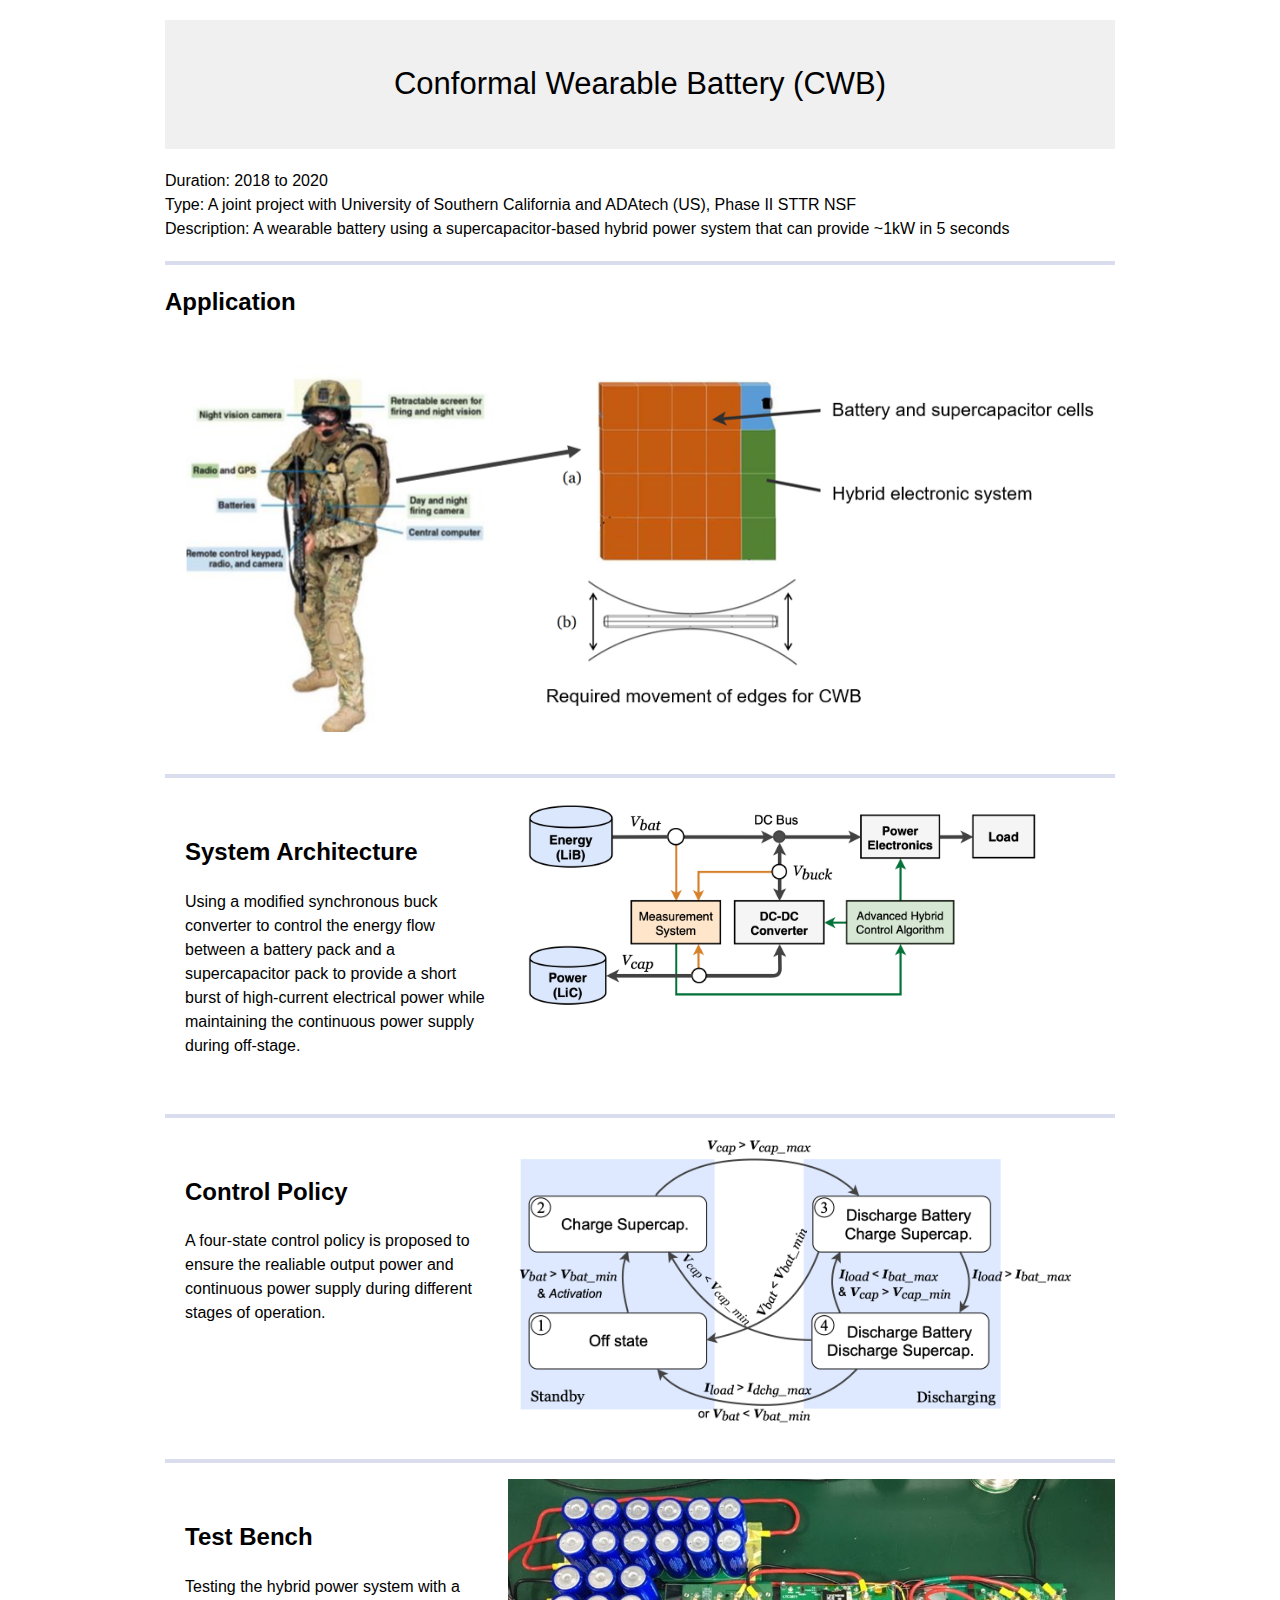
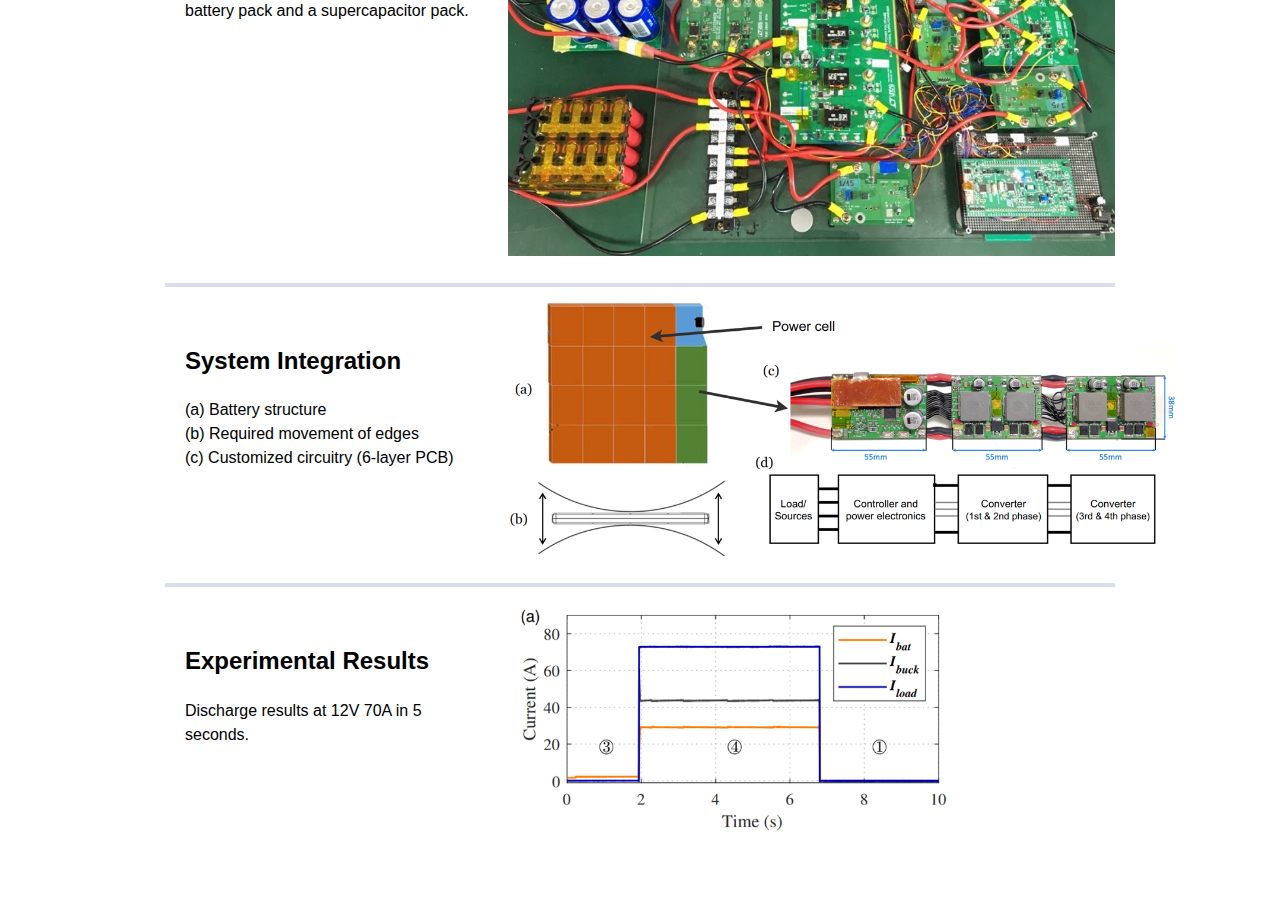
==== pages/cwb-heess.html @ 2eeb582c "update" ====
<!DOCTYPE html>
<html lang="en">
<head>
	<meta charset="UTF-8">
	<meta name="viewport" content="width=device-width, initial-scale=1.0">
	<title>CWB HEESS</title>
	<style>
		body {
			font-family: sans-serif;
			max-width: 950px; /* Define page width */
			margin: 0 auto; /* Center the page */
			padding: 20px; /* Add some padding */
			background-color: #ffffff; /* Set background to white */
			line-height: 1.5; 
			font-size: 16px; 
			font-weight: 300;
		}
        /*h1 {
            font-size: 2em;
        }
        p {
            font-size: 1em; 
        }
        code {
            font-family: 'Consolas', monospace; 
            background-color: #F4F6F9; 
            padding: 2px 4px; 
            border-radius: 4px; 
        }*/
        h1 {
        	font-size: 2em; /* Font size for h1 */
        }
        p {
        	font-size: 1em; /* Font size for paragraph */
        }
        pre {
        	background-color: #F4F6F9; /* Background color for code block */
        	padding: 10px; /* Padding for code block */
        	border-radius: 4px; /* Rounded corners */
        	overflow: auto; /* Enable scrolling if needed */
        }
        code {
        	font-family: 'Consolas', monospace; /* Define font type for code */
        	background-color: #F4F6F9;
        	padding: 2px;
        	font-size: 0.95em;
        }
        hr {
        	border: none; /* Remove default border */
        	height: 4px; /* Set height */
        	background-color: #DADDED; /* Set color */
        	margin: 20px 0; /* Set vertical margins */
        }
        .container {
        	display: flex;
        	width: 100%;
        }
        .text {
        	flex: 1; /* 1/3 of the width */
        	padding: 20px; /* Optional padding */
        }
        .image {
        	flex: 2; /* 2/3 of the width */
        	max-width: 66.67%; /* Ensures it doesn't exceed 2/3 */
        }
        img {
        	width: 100%; /* Make the image responsive */
        	height: auto; /* Maintain aspect ratio */
        }
    </style>
</head>

<body>

	<div style="background-color: #f0f0f0; padding: 20px; margin-bottom: 20px; padding-top: 10px;padding-bottom: 10px;">
		<p style="font-size: 31px; text-align: center;"><strong>Conformal Wearable Battery (CWB)</strong></p>
	</div>


	<strong>Duration:</strong> 2018 to 2020

	<br>

	<strong>Type:</strong> A joint project with University of Southern California and ADAtech (US), Phase II STTR NSF

	<br>

	<strong>Description:</strong> A wearable battery using a supercapacitor-based hybrid power system that can provide ~1kW in 5 seconds

	<!-- ----------------------------------------------------------- -->
	<p><hr style="border: 1px; border-top: none; margin-bottom: 5px;"></p>

	<h2>Application</h2>
	<div align="center">
		<img src="cwb-heess/Picture1.png" style="width:100%; height:auto; max-width:100%; margin-bottom:15px;" />
	</div>

	<!-- ----------------------------------------------------------- -->
	<p><hr style="border: 1px; border-top: none; margin-bottom: 5px;"></p>

	<div class="container">
		<div class="text">
			<h2>System Architecture</h2>
			<p>Using a modified synchronous buck converter to control the energy flow between a battery pack and a supercapacitor pack to provide a short burst of high-current electrical power while maintaining the continuous power supply during off-stage. </p>
		</div>
		<div class="image">
			<img src="cwb-heess/Picture2.png" style="width:90%;"/>
		</div>
	</div>

	<!-- ----------------------------------------------------------- -->
	<p><hr style="border: 1px; border-top: none; margin-bottom: 5px;"></p>

	<div class="container">
		<div class="text">
			<h2>Control Policy</h2>
			<p>A four-state control policy is proposed to ensure the realiable output power and continuous power supply during different stages of operation.</p>
		</div>
		<div class="image">
			<img src="cwb-heess/Picture3.png" style="width:95%;"/>
		</div>
	</div>


	<!-- ----------------------------------------------------------- -->
	<p><hr style="border: 1px; border-top: none; margin-bottom: 5px;"></p>

	<div class="container">
		<div class="text">
			<h2>Test Bench</h2>
			<p>Testing the hybrid power system with a battery  pack and a supercapacitor pack.</p>
		</div>
		<div class="image">
			<img src="cwb-heess/Picture4.jpg">
		</div>
	</div>

	<!-- ----------------------------------------------------------- -->
	<p><hr style="border: 1px; border-top: none; margin-bottom: 5px;"></p>


	<div class="container">
		<div class="text">
			<h2>System Integration</h2>
			<p>(a) Battery structure <br> 
				(b) Required movement of edges <br> 
			(c) Customized circuitry (6-layer PCB)</p>
		</div>
		<div class="image">
			<img src="cwb-heess/Picture5.png" style="width:110%;"/>
		</div>
	</div>


	<!-- ----------------------------------------------------------- -->
	<p><hr style="border: 1px; border-top: none; margin-bottom: 5px;"></p>

	<div class="container">
		<div class="text">
			<h2>Experimental Results</h2>
			<p>Discharge results at 12V 70A in 5 seconds.</p>
		</div>
		<div class="image">
			<img src="cwb-heess/Picture7.png" style="width:73%;"/>
		</div>
	</div>

	<!-- ----------------------------------------------------------- -->
	<!-- <p><hr style="border: 1px; border-top: none; margin-bottom: 5px;"></p>

	<div style="display: flex; flex-wrap: wrap; justify-content: center; gap: 20px;">
		<div style="width: 420px; text-align: center;">
			<img src="cwb-heess/Picture4.png" style="width: 100%; height: auto; margin-bottom: 15px;" />
		</div>
		<div style="width: 420px; text-align: center;">
			<img src="cwb-heess/Picture4.png" style="width: 100%; height: auto; margin-bottom: 15px;" />
		</div>
	</div> -->

	<br>

	<br>


</body>
</html>
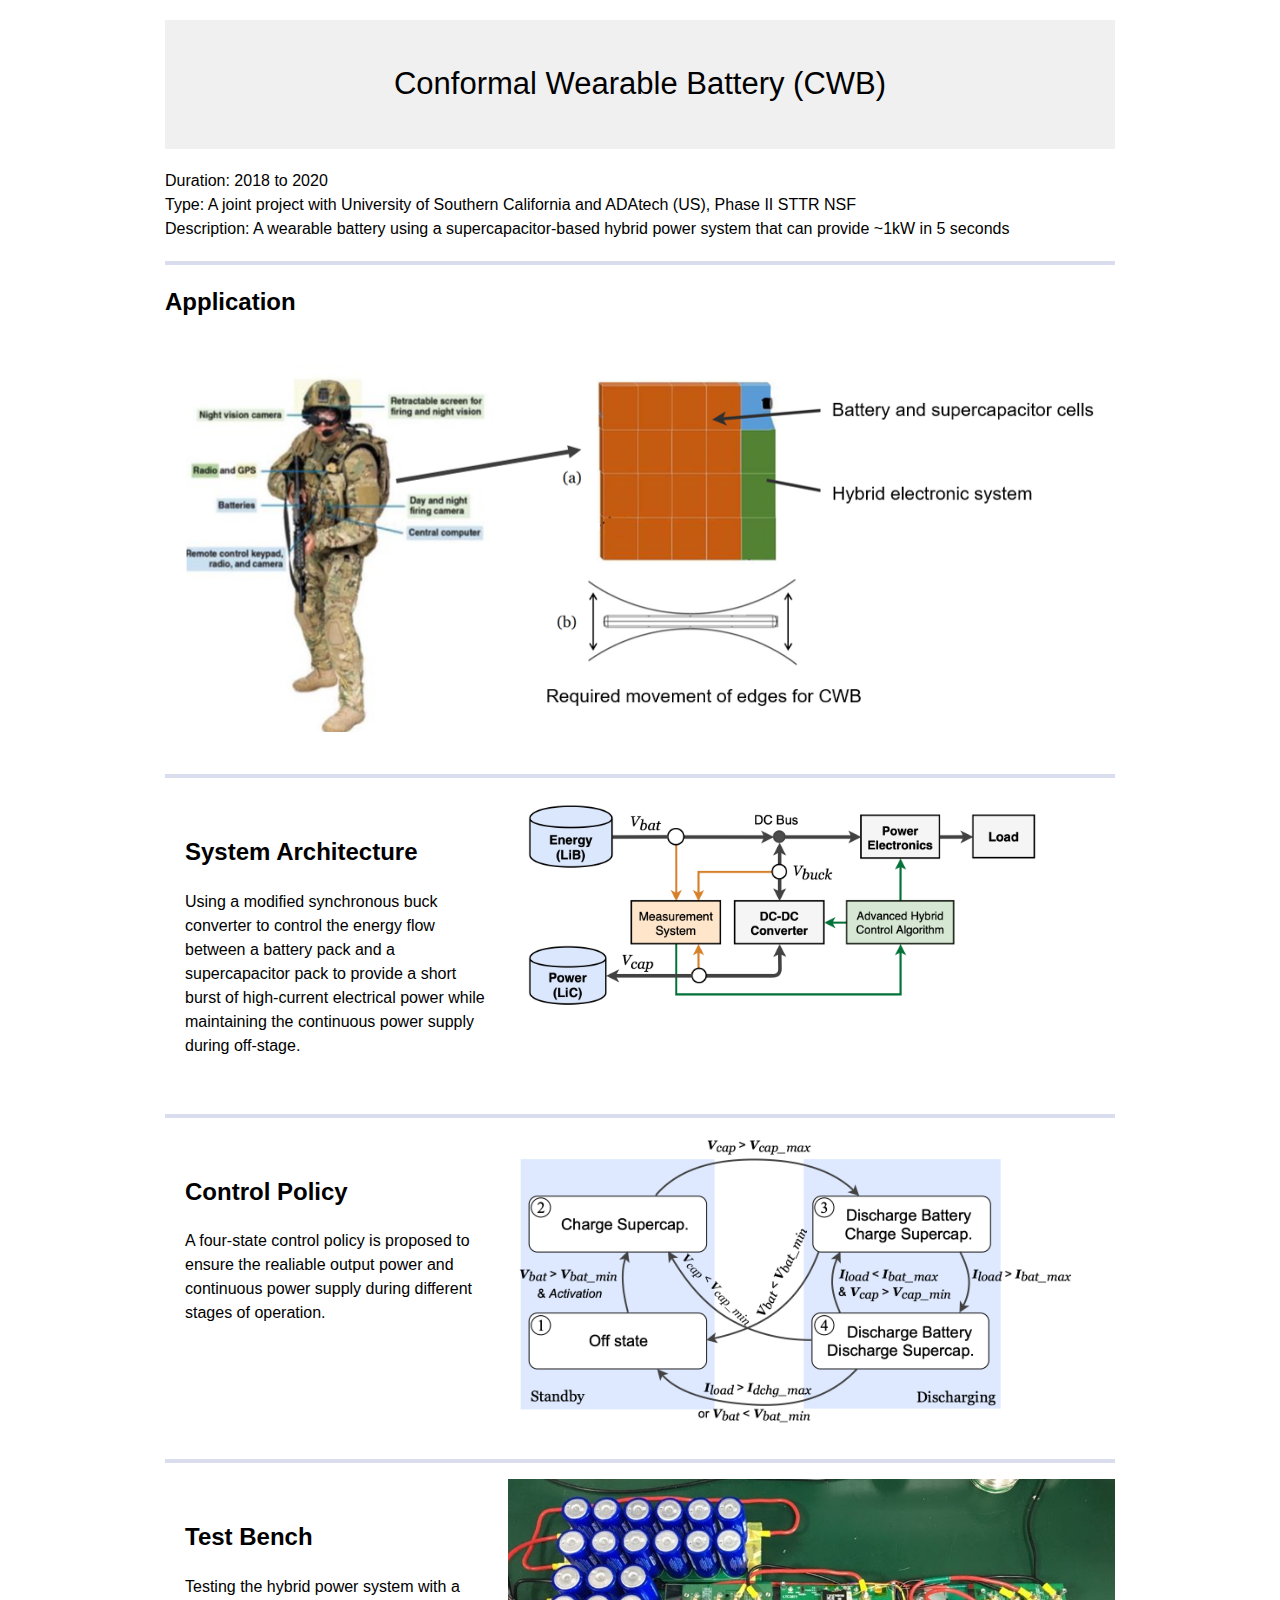
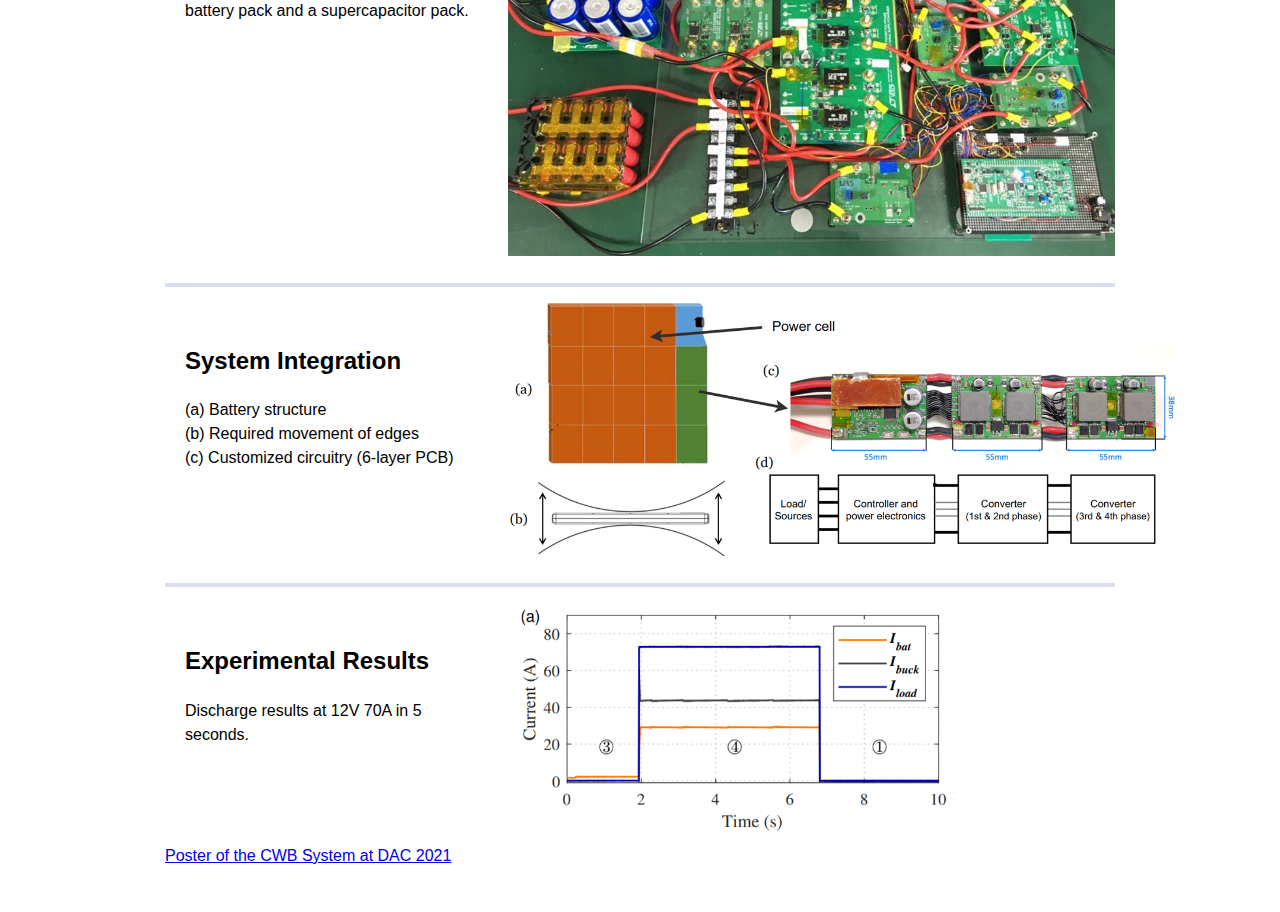
==== commit 00595dc5: "update" ====
--- a/pages/cwb-heess.html
+++ b/pages/cwb-heess.html
@@ -177,6 +177,8 @@
 		</div>
 	</div> -->
 
+	<a href="https://www.dropbox.com/scl/fi/unyqsobl6t9jusa9z1nhy/2021DACYFPoster.pdf?rlkey=rb84p8r9mmax59b5jw0qpudtx&dl=1">Poster of the CWB System at DAC 2021</a>
+
 	<br>
 
 	<br>
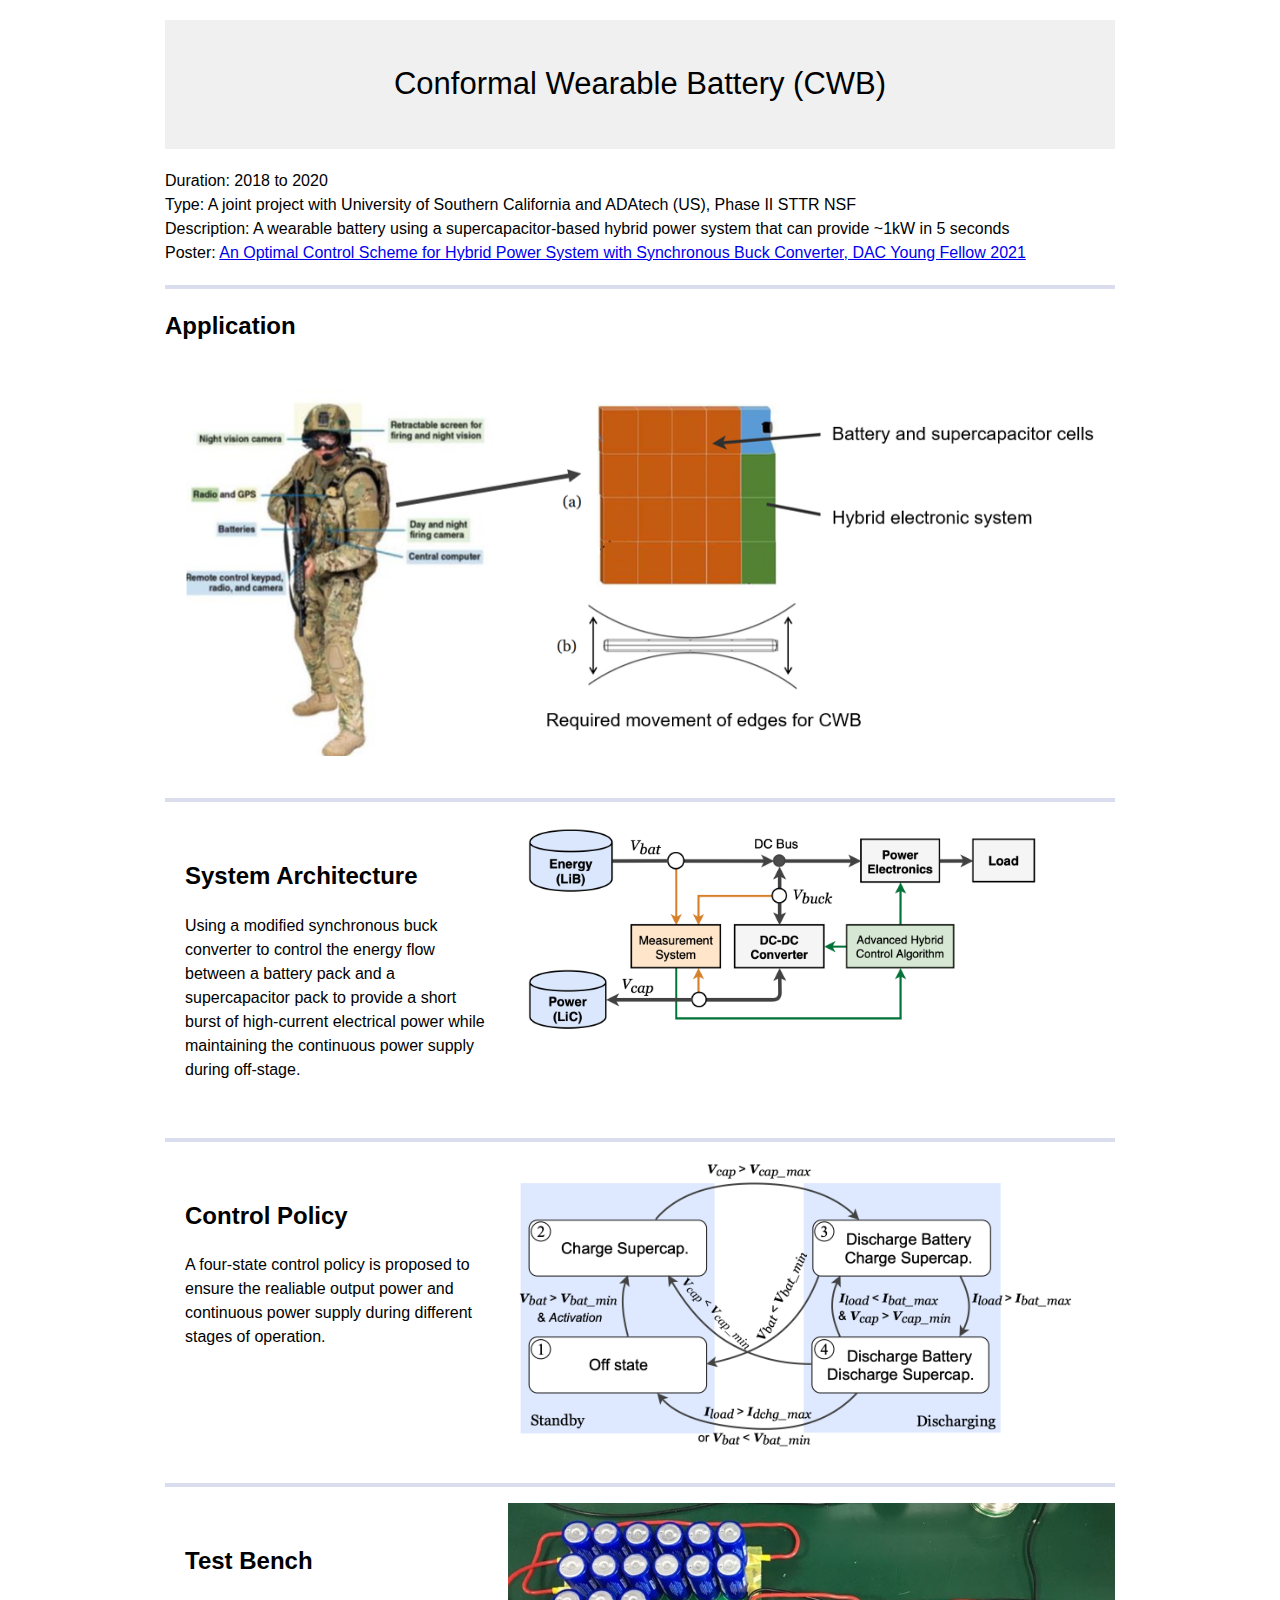
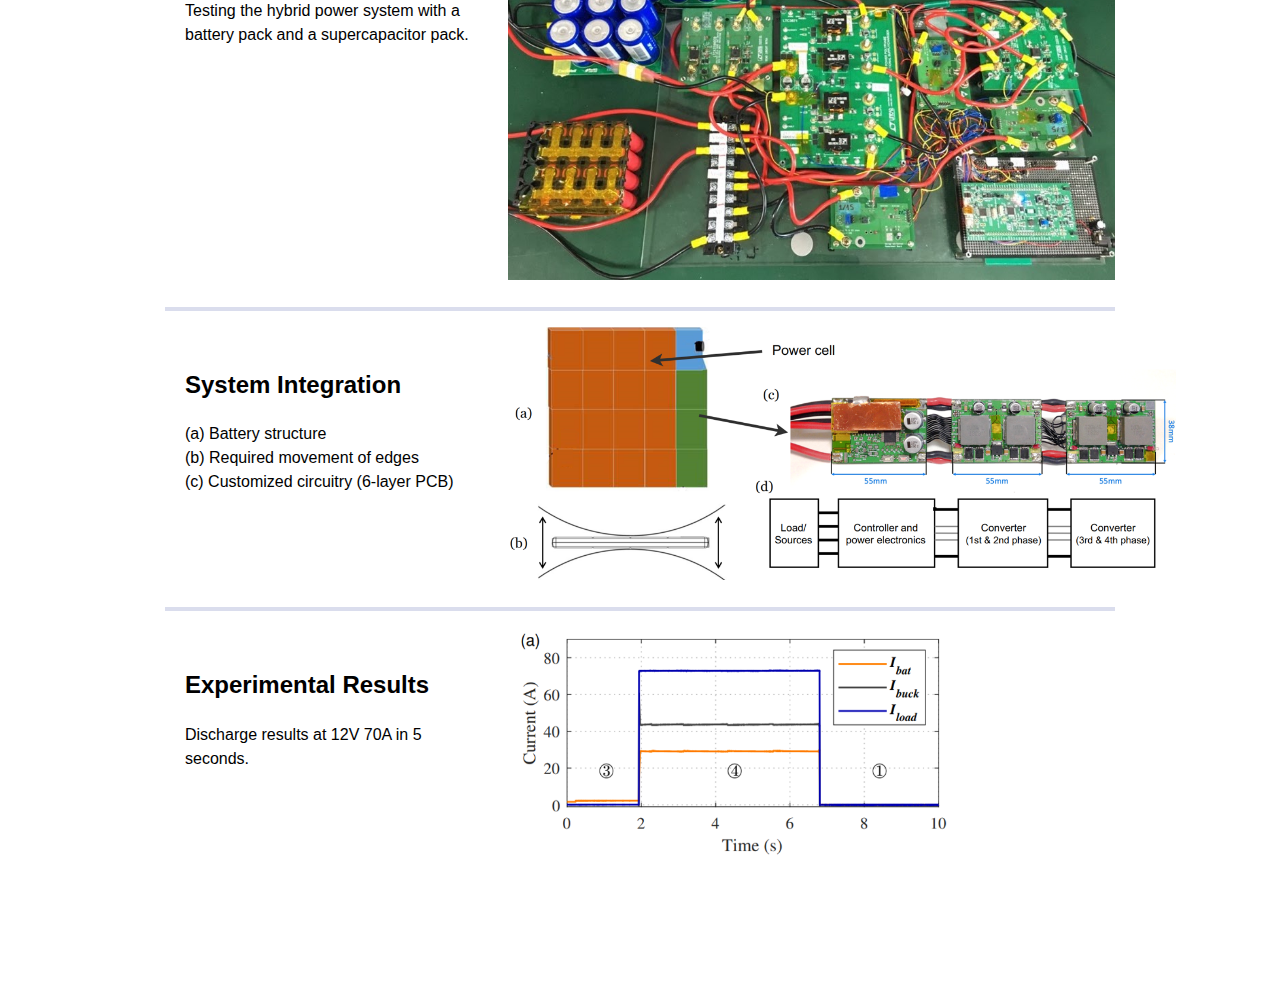
==== commit 5c136c2c: "update" ====
--- a/pages/cwb-heess.html
+++ b/pages/cwb-heess.html
@@ -86,6 +86,11 @@
 	<br>
 
 	<strong>Description:</strong> A wearable battery using a supercapacitor-based hybrid power system that can provide ~1kW in 5 seconds
+
+	<br>
+
+	<strong>Poster:</strong> <a href="https://www.dropbox.com/scl/fi/unyqsobl6t9jusa9z1nhy/2021DACYFPoster.pdf?rlkey=rb84p8r9mmax59b5jw0qpudtx&dl=1">An Optimal Control Scheme for Hybrid Power System
+with Synchronous Buck Converter, DAC Young Fellow 2021</a>
 
 	<!-- ----------------------------------------------------------- -->
 	<p><hr style="border: 1px; border-top: none; margin-bottom: 5px;"></p>
@@ -177,7 +182,10 @@
 		</div>
 	</div> -->
 
-	<a href="https://www.dropbox.com/scl/fi/unyqsobl6t9jusa9z1nhy/2021DACYFPoster.pdf?rlkey=rb84p8r9mmax59b5jw0qpudtx&dl=1">Poster of the CWB System at DAC 2021</a>
+
+	<br>
+
+	<br>
 
 	<br>
 
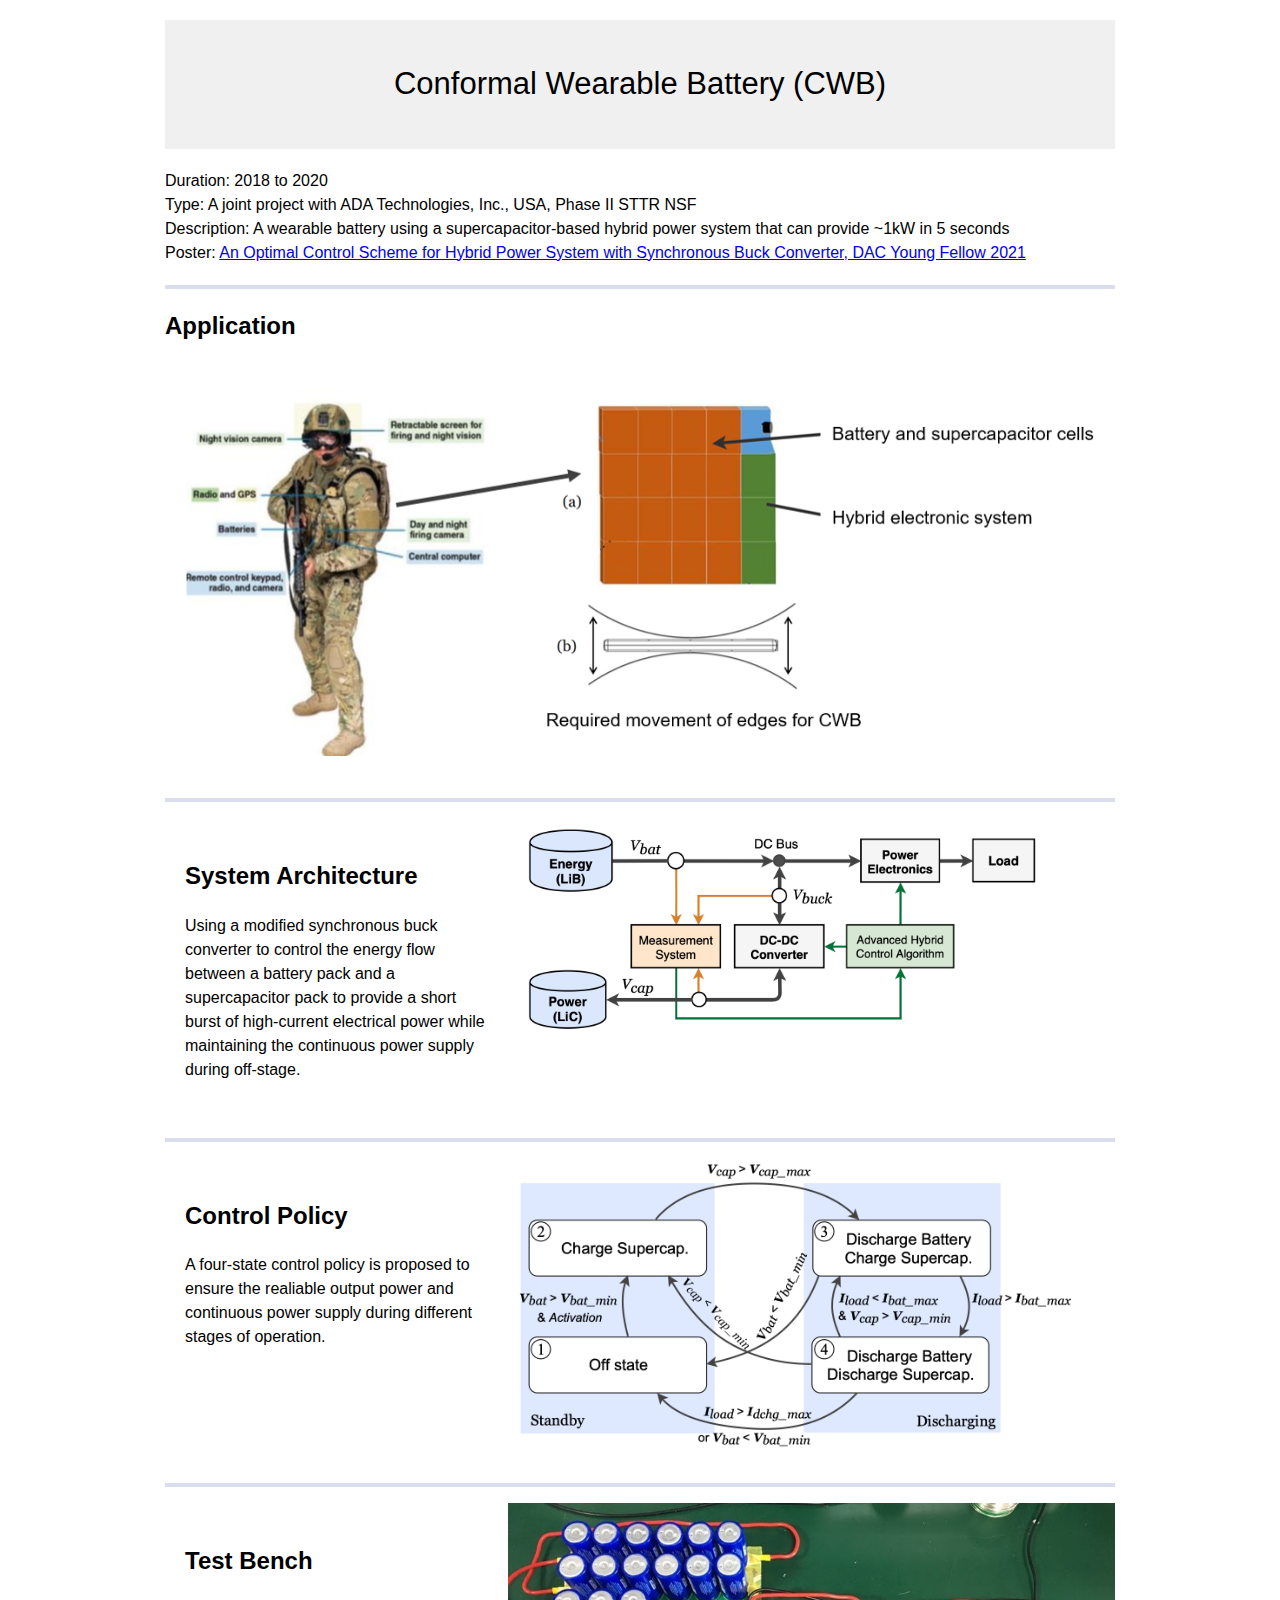
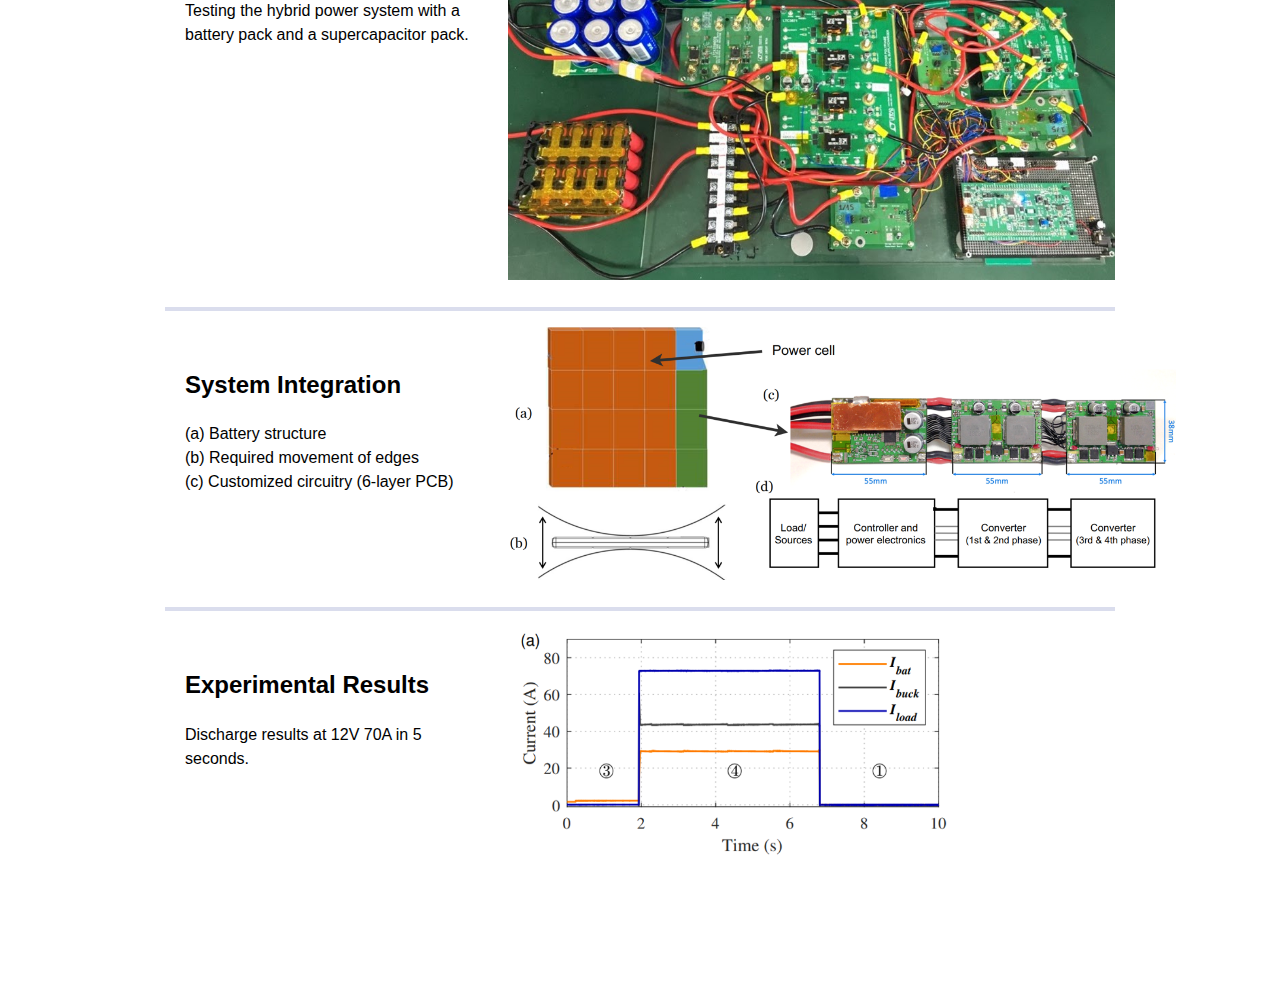
==== commit 51d025e5: "update" ====
--- a/pages/cwb-heess.html
+++ b/pages/cwb-heess.html
@@ -81,7 +81,7 @@
 
 	<br>
 
-	<strong>Type:</strong> A joint project with University of Southern California and ADAtech (US), Phase II STTR NSF
+	<strong>Type:</strong> A joint project with ADA Technologies, Inc., USA, Phase II STTR NSF
 
 	<br>
 
